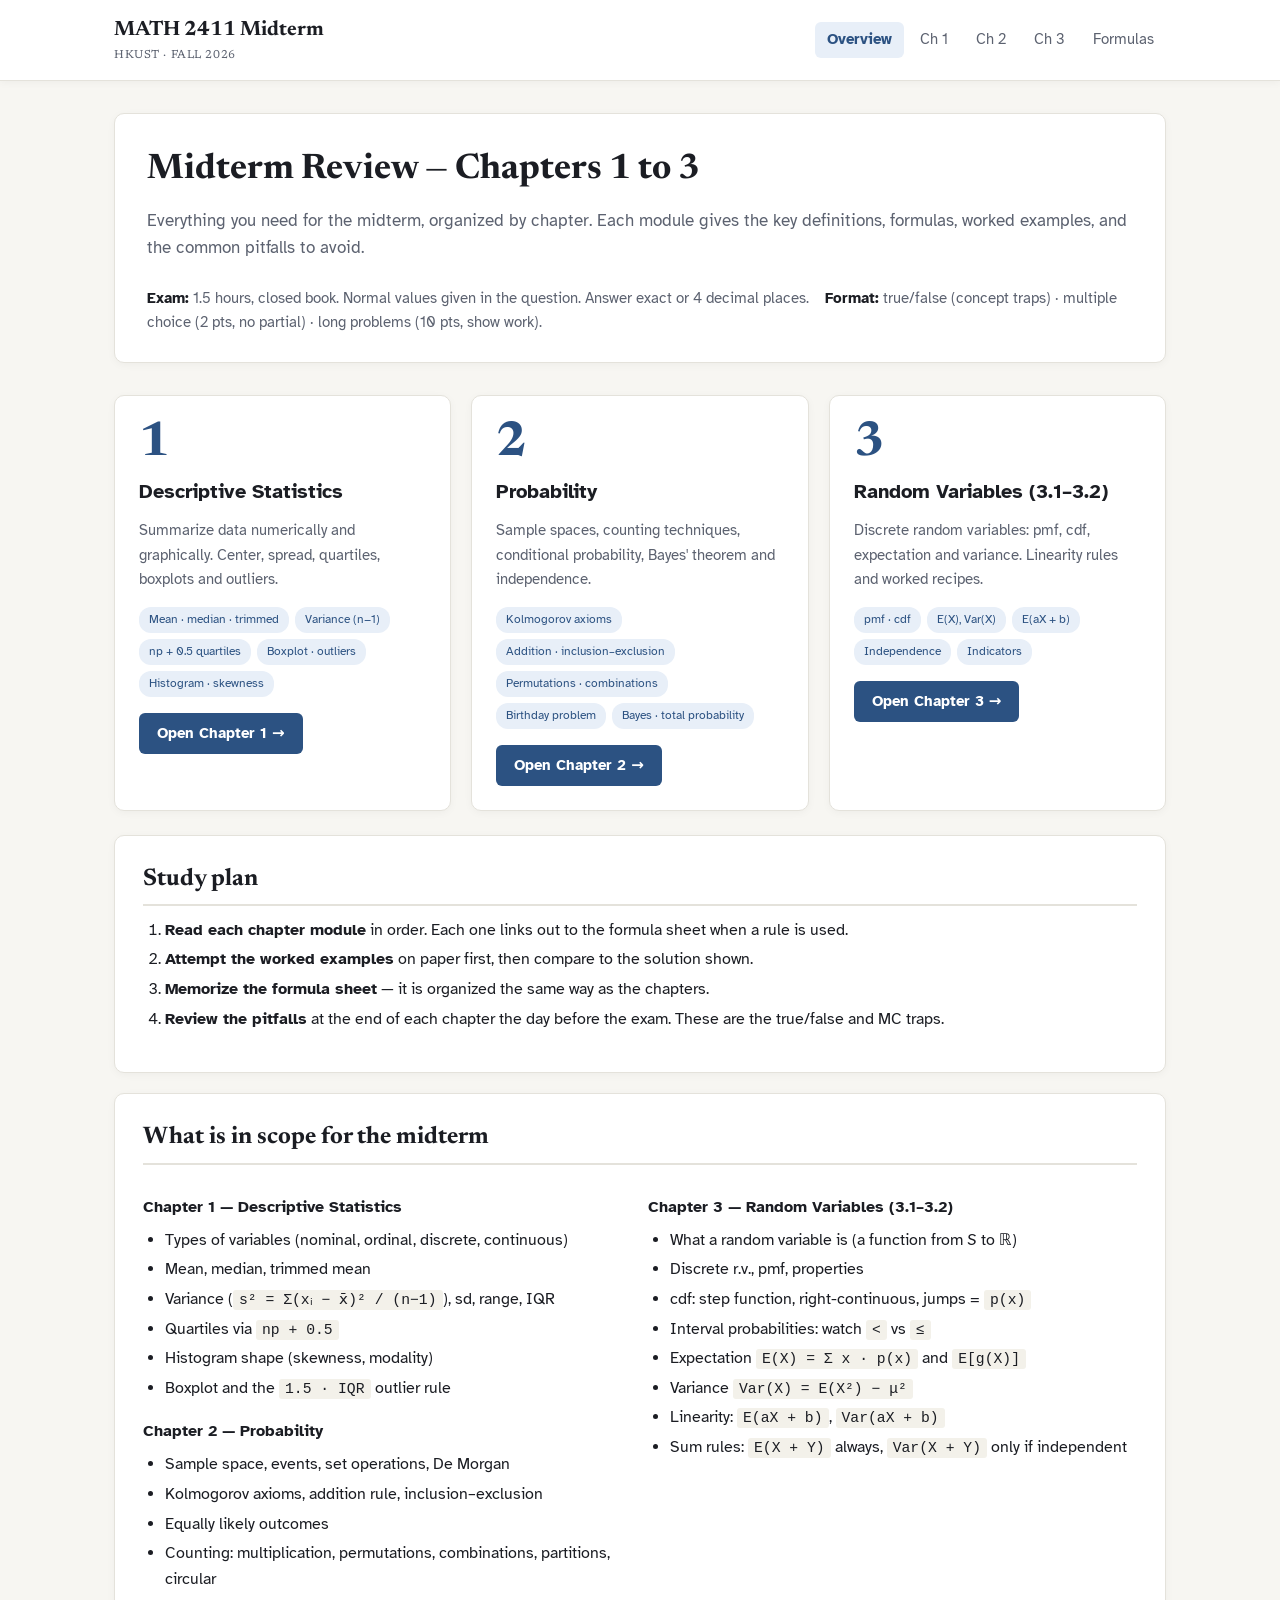
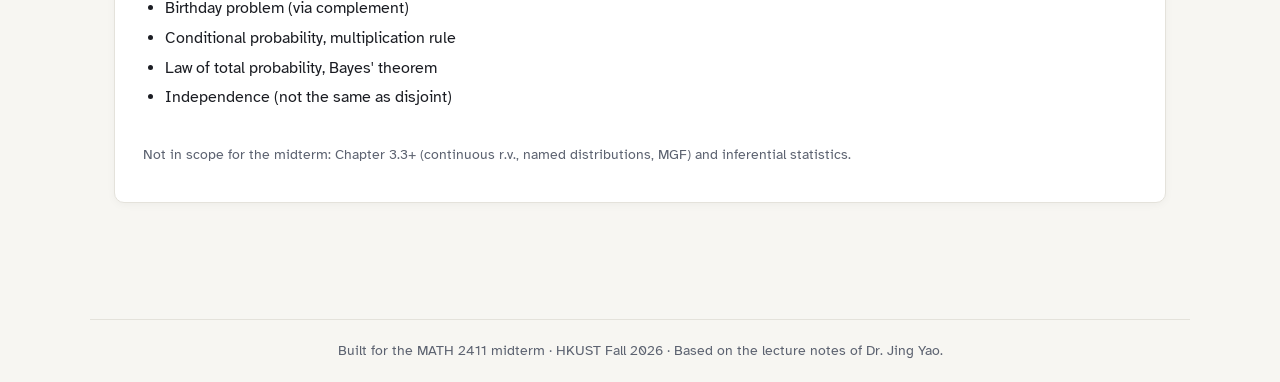
==== index.html @ 47bc5a88 "Initial site: MATH 2411 midterm review for chapters 1-3 Chapter-based study site with: - Overview la" ====
<!DOCTYPE html>
<html lang="en">
<head>
<meta charset="utf-8">
<meta name="viewport" content="width=device-width, initial-scale=1">
<title>MATH 2411 Midterm Review — Chapters 1–3</title>
<link rel="icon" href="data:image/svg+xml,<svg xmlns=%22http://www.w3.org/2000/svg%22 viewBox=%220 0 100 100%22><text y=%22.9em%22 font-size=%2290%22>📊</text></svg>">
<link rel="preconnect" href="https://fonts.googleapis.com">
<link rel="preconnect" href="https://fonts.gstatic.com" crossorigin>
<link href="https://fonts.googleapis.com/css2?family=Atkinson+Hyperlegible:wght@400;700&family=Newsreader:wght@500;700&display=swap" rel="stylesheet">
<link rel="stylesheet" href="css/styles.css">
</head>
<body>

<header class="top">
  <div class="top-inner">
    <div class="brand">MATH 2411 Midterm<small>HKUST · Fall 2026</small></div>
    <nav class="chapternav">
      <a href="index.html" class="active">Overview</a>
      <a href="chapter1.html">Ch 1</a>
      <a href="chapter2.html">Ch 2</a>
      <a href="chapter3.html">Ch 3</a>
      <a href="formulas.html">Formulas</a>
    </nav>
  </div>
</header>

<main class="wrap">

<div class="hero">
  <h1>Midterm Review — Chapters 1 to 3</h1>
  <p class="lede">Everything you need for the midterm, organized by chapter. Each module gives the key definitions, formulas, worked examples, and the common pitfalls to avoid.</p>
  <p style="margin: 0; color: var(--muted); font-size: 0.95rem;">
    <strong style="color: var(--ink);">Exam:</strong> 1.5 hours, closed book. Normal values given in the question. Answer exact or 4 decimal places.
    <strong style="color: var(--ink); margin-left: 12px;">Format:</strong> true/false (concept traps) · multiple choice (2 pts, no partial) · long problems (10 pts, show work).
  </p>
</div>

<div class="chapters">

  <div class="chapter-card">
    <div class="num">1</div>
    <h3>Descriptive Statistics</h3>
    <p>Summarize data numerically and graphically. Center, spread, quartiles, boxplots and outliers.</p>
    <div class="topics">
      <span class="topic-chip">Mean · median · trimmed</span>
      <span class="topic-chip">Variance (n−1)</span>
      <span class="topic-chip">np + 0.5 quartiles</span>
      <span class="topic-chip">Boxplot · outliers</span>
      <span class="topic-chip">Histogram · skewness</span>
    </div>
    <a href="chapter1.html" class="card-link">Open Chapter 1 →</a>
  </div>

  <div class="chapter-card">
    <div class="num">2</div>
    <h3>Probability</h3>
    <p>Sample spaces, counting techniques, conditional probability, Bayes' theorem and independence.</p>
    <div class="topics">
      <span class="topic-chip">Kolmogorov axioms</span>
      <span class="topic-chip">Addition · inclusion–exclusion</span>
      <span class="topic-chip">Permutations · combinations</span>
      <span class="topic-chip">Birthday problem</span>
      <span class="topic-chip">Bayes · total probability</span>
    </div>
    <a href="chapter2.html" class="card-link">Open Chapter 2 →</a>
  </div>

  <div class="chapter-card">
    <div class="num">3</div>
    <h3>Random Variables (3.1–3.2)</h3>
    <p>Discrete random variables: pmf, cdf, expectation and variance. Linearity rules and worked recipes.</p>
    <div class="topics">
      <span class="topic-chip">pmf · cdf</span>
      <span class="topic-chip">E(X), Var(X)</span>
      <span class="topic-chip">E(aX + b)</span>
      <span class="topic-chip">Independence</span>
      <span class="topic-chip">Indicators</span>
    </div>
    <a href="chapter3.html" class="card-link">Open Chapter 3 →</a>
  </div>

</div>

<div class="section">
  <h2 style="margin-top: 0;">Study plan</h2>
  <ol>
    <li><strong>Read each chapter module</strong> in order. Each one links out to the formula sheet when a rule is used.</li>
    <li><strong>Attempt the worked examples</strong> on paper first, then compare to the solution shown.</li>
    <li><strong>Memorize the formula sheet</strong> — it is organized the same way as the chapters.</li>
    <li><strong>Review the pitfalls</strong> at the end of each chapter the day before the exam. These are the true/false and MC traps.</li>
  </ol>
</div>

<div class="section">
  <h2 style="margin-top: 0;">What is in scope for the midterm</h2>
  <div class="two-col">
    <div>
      <h4>Chapter 1 — Descriptive Statistics</h4>
      <ul>
        <li>Types of variables (nominal, ordinal, discrete, continuous)</li>
        <li>Mean, median, trimmed mean</li>
        <li>Variance (<code>s² = Σ(xᵢ − x̄)² / (n−1)</code>), sd, range, IQR</li>
        <li>Quartiles via <code>np + 0.5</code></li>
        <li>Histogram shape (skewness, modality)</li>
        <li>Boxplot and the <code>1.5 · IQR</code> outlier rule</li>
      </ul>
      <h4>Chapter 2 — Probability</h4>
      <ul>
        <li>Sample space, events, set operations, De Morgan</li>
        <li>Kolmogorov axioms, addition rule, inclusion–exclusion</li>
        <li>Equally likely outcomes</li>
        <li>Counting: multiplication, permutations, combinations, partitions, circular</li>
        <li>Birthday problem (via complement)</li>
        <li>Conditional probability, multiplication rule</li>
        <li>Law of total probability, Bayes' theorem</li>
        <li>Independence (not the same as disjoint)</li>
      </ul>
    </div>
    <div>
      <h4>Chapter 3 — Random Variables (3.1–3.2)</h4>
      <ul>
        <li>What a random variable is (a function from <em>S</em> to ℝ)</li>
        <li>Discrete r.v., pmf, properties</li>
        <li>cdf: step function, right-continuous, jumps = <code>p(x)</code></li>
        <li>Interval probabilities: watch <code>&lt;</code> vs <code>≤</code></li>
        <li>Expectation <code>E(X) = Σ x · p(x)</code> and <code>E[g(X)]</code></li>
        <li>Variance <code>Var(X) = E(X²) − μ²</code></li>
        <li>Linearity: <code>E(aX + b)</code>, <code>Var(aX + b)</code></li>
        <li>Sum rules: <code>E(X + Y)</code> always, <code>Var(X + Y)</code> only if independent</li>
      </ul>
    </div>
  </div>
  <p style="margin-top: 16px; color: var(--muted); font-size: 0.9rem;">
    Not in scope for the midterm: Chapter 3.3+ (continuous r.v., named distributions, MGF) and inferential statistics.
  </p>
</div>

</main>

<footer>
  Built for the MATH 2411 midterm · HKUST Fall 2026 · Based on the lecture notes of Dr. Jing Yao.
</footer>

</body>
</html>
---- css/styles.css ----
:root {
  --bg: #f7f6f2;
  --panel: #ffffff;
  --ink: #1b1d23;
  --muted: #5c6270;
  --line: #e4e2db;
  --accent: #2c5282;
  --accent-soft: #e8eff8;
  --mark: #b7791f;
  --mark-soft: #fdf5e6;
  --good: #2f855a;
  --warn: #c53030;
  --code-bg: #f3f1ea;
  --shadow: 0 2px 8px rgba(0,0,0,0.04);
}

@media (prefers-color-scheme: dark) {
  :root {
    --bg: #15171c;
    --panel: #1e2128;
    --ink: #e8e8e3;
    --muted: #9aa0ac;
    --line: #2d3038;
    --accent: #7fb3e8;
    --accent-soft: #253142;
    --mark: #ecc94b;
    --mark-soft: #2d2817;
    --good: #68d391;
    --warn: #fc8181;
    --code-bg: #262932;
    --shadow: 0 2px 10px rgba(0,0,0,0.3);
  }
}

* { box-sizing: border-box; }
html { scroll-behavior: smooth; }
body {
  margin: 0;
  background: var(--bg);
  color: var(--ink);
  font-family: 'Atkinson Hyperlegible', 'Segoe UI', system-ui, sans-serif;
  line-height: 1.6;
  font-size: 16px;
}

a { color: var(--accent); text-decoration: none; }
a:hover { text-decoration: underline; }

header.top {
  background: var(--panel);
  border-bottom: 1px solid var(--line);
  position: sticky;
  top: 0;
  z-index: 10;
  box-shadow: var(--shadow);
}
.top-inner {
  max-width: 1100px;
  margin: 0 auto;
  padding: 14px 24px;
  display: flex;
  align-items: center;
  justify-content: space-between;
  gap: 20px;
  flex-wrap: wrap;
}
.brand {
  font-family: 'Newsreader', Georgia, serif;
  font-weight: 700;
  font-size: 1.3rem;
  color: var(--ink);
}
.brand small {
  display: block;
  font-size: 0.72rem;
  color: var(--muted);
  font-weight: 400;
  letter-spacing: 0.05em;
  text-transform: uppercase;
}
nav.chapternav {
  display: flex;
  gap: 4px;
  flex-wrap: wrap;
}
nav.chapternav a {
  padding: 6px 12px;
  border-radius: 6px;
  color: var(--muted);
  font-size: 0.92rem;
  transition: all 0.15s;
}
nav.chapternav a:hover {
  background: var(--accent-soft);
  color: var(--accent);
  text-decoration: none;
}
nav.chapternav a.active {
  background: var(--accent-soft);
  color: var(--accent);
  font-weight: 600;
}

main.wrap {
  max-width: 1100px;
  margin: 0 auto;
  padding: 32px 24px 64px;
}

h1 {
  font-family: 'Newsreader', Georgia, serif;
  font-weight: 700;
  font-size: 2.2rem;
  margin: 0 0 8px;
  color: var(--ink);
}
h2 {
  font-family: 'Newsreader', Georgia, serif;
  font-weight: 700;
  font-size: 1.5rem;
  margin: 40px 0 12px;
  padding-bottom: 6px;
  border-bottom: 2px solid var(--line);
  color: var(--ink);
}
h3 {
  font-weight: 700;
  font-size: 1.1rem;
  margin: 24px 0 8px;
  color: var(--accent);
}
h4 {
  font-weight: 700;
  font-size: 0.98rem;
  margin: 18px 0 6px;
  color: var(--ink);
}

p { margin: 0 0 12px; }
.lede { color: var(--muted); font-size: 1.05rem; margin-bottom: 24px; }

.hero {
  background: var(--panel);
  border: 1px solid var(--line);
  border-radius: 10px;
  padding: 28px 32px;
  margin-bottom: 32px;
  box-shadow: var(--shadow);
}
.hero h1 { margin-bottom: 10px; }

.chapters {
  display: grid;
  grid-template-columns: repeat(auto-fit, minmax(300px, 1fr));
  gap: 20px;
  margin: 24px 0;
}
.chapter-card {
  background: var(--panel);
  border: 1px solid var(--line);
  border-radius: 10px;
  padding: 24px;
  box-shadow: var(--shadow);
  transition: transform 0.15s, box-shadow 0.15s;
}
.chapter-card:hover {
  transform: translateY(-2px);
  box-shadow: 0 6px 16px rgba(0,0,0,0.08);
}
.chapter-card .num {
  font-family: 'Newsreader', Georgia, serif;
  font-size: 3rem;
  font-weight: 700;
  color: var(--accent);
  line-height: 1;
  margin-bottom: 8px;
}
.chapter-card h3 {
  margin: 0 0 10px;
  color: var(--ink);
  font-size: 1.25rem;
}
.chapter-card p {
  color: var(--muted);
  font-size: 0.95rem;
  margin: 0 0 16px;
}
.chapter-card .topics {
  display: flex;
  flex-wrap: wrap;
  gap: 6px;
  margin-bottom: 16px;
}
.topic-chip {
  background: var(--accent-soft);
  color: var(--accent);
  padding: 3px 10px;
  border-radius: 12px;
  font-size: 0.78rem;
}
.chapter-card a.card-link {
  display: inline-block;
  background: var(--accent);
  color: white;
  padding: 8px 18px;
  border-radius: 6px;
  font-weight: 600;
  font-size: 0.95rem;
}
.chapter-card a.card-link:hover {
  text-decoration: none;
  background: #1e3a5f;
}

.section {
  background: var(--panel);
  border: 1px solid var(--line);
  border-radius: 10px;
  padding: 24px 28px;
  margin-bottom: 20px;
  box-shadow: var(--shadow);
}

.definition {
  background: var(--accent-soft);
  border-left: 4px solid var(--accent);
  padding: 14px 18px;
  margin: 16px 0;
  border-radius: 4px;
}
.definition .label {
  font-weight: 700;
  color: var(--accent);
  font-size: 0.85rem;
  letter-spacing: 0.05em;
  text-transform: uppercase;
  display: block;
  margin-bottom: 4px;
}

.formula {
  background: var(--code-bg);
  padding: 12px 18px;
  margin: 12px 0;
  border-radius: 6px;
  overflow-x: auto;
  font-size: 1.05em;
}

.example {
  background: var(--mark-soft);
  border-left: 4px solid var(--mark);
  padding: 14px 18px;
  margin: 16px 0;
  border-radius: 4px;
}
.example .label {
  font-weight: 700;
  color: var(--mark);
  font-size: 0.85rem;
  letter-spacing: 0.05em;
  text-transform: uppercase;
  display: block;
  margin-bottom: 4px;
}

.pitfall {
  background: #fff5f5;
  border-left: 4px solid var(--warn);
  padding: 14px 18px;
  margin: 16px 0;
  border-radius: 4px;
}
@media (prefers-color-scheme: dark) {
  .pitfall { background: #2a1818; }
}
.pitfall .label {
  font-weight: 700;
  color: var(--warn);
  font-size: 0.85rem;
  letter-spacing: 0.05em;
  text-transform: uppercase;
  display: block;
  margin-bottom: 4px;
}

ul, ol { padding-left: 22px; margin: 8px 0 16px; }
li { margin: 4px 0; }

table {
  width: 100%;
  border-collapse: collapse;
  margin: 14px 0;
  background: var(--panel);
  font-size: 0.95em;
}
th, td {
  border-bottom: 1px solid var(--line);
  padding: 8px 12px;
  text-align: left;
}
th {
  background: var(--code-bg);
  font-weight: 700;
  font-size: 0.88rem;
  text-transform: uppercase;
  letter-spacing: 0.03em;
  color: var(--muted);
}

code {
  background: var(--code-bg);
  padding: 2px 6px;
  border-radius: 3px;
  font-family: 'Consolas', 'Courier New', monospace;
  font-size: 0.92em;
}

.toc {
  background: var(--code-bg);
  border-radius: 6px;
  padding: 12px 16px;
  margin: 16px 0 24px;
}
.toc h4 {
  margin: 0 0 6px;
  font-size: 0.85rem;
  text-transform: uppercase;
  letter-spacing: 0.05em;
  color: var(--muted);
}
.toc ul { margin: 0; padding-left: 18px; }
.toc li { margin: 2px 0; }

.key-points {
  background: #f0f9f4;
  border: 1px solid #c6f6d5;
  border-radius: 6px;
  padding: 16px 20px;
  margin: 20px 0;
}
@media (prefers-color-scheme: dark) {
  .key-points { background: #1a2a1f; border-color: #2d4a35; }
}
.key-points h4 {
  margin-top: 0;
  color: var(--good);
}

.two-col {
  display: grid;
  grid-template-columns: 1fr 1fr;
  gap: 16px;
}
@media (max-width: 700px) {
  .two-col { grid-template-columns: 1fr; }
  .top-inner { padding: 10px 16px; }
  main.wrap { padding: 20px 16px 48px; }
  .hero { padding: 20px; }
  .section { padding: 18px; }
  h1 { font-size: 1.7rem; }
  h2 { font-size: 1.3rem; }
  .chapter-card .num { font-size: 2.2rem; }
}

footer {
  max-width: 1100px;
  margin: 32px auto 0;
  padding: 20px 24px;
  color: var(--muted);
  font-size: 0.85rem;
  text-align: center;
  border-top: 1px solid var(--line);
}

.back-top {
  position: fixed;
  bottom: 24px;
  right: 24px;
  background: var(--accent);
  color: white;
  padding: 10px 14px;
  border-radius: 50%;
  box-shadow: 0 4px 12px rgba(0,0,0,0.2);
  font-weight: 700;
  opacity: 0;
  pointer-events: none;
  transition: opacity 0.2s;
}
.back-top.show { opacity: 1; pointer-events: auto; }

/* Overview sidebar on chapter pages */
.chapter-layout {
  display: grid;
  grid-template-columns: 220px 1fr;
  gap: 28px;
}
.chapter-sidebar {
  position: sticky;
  top: 80px;
  align-self: start;
  background: var(--panel);
  border: 1px solid var(--line);
  border-radius: 8px;
  padding: 16px;
  box-shadow: var(--shadow);
  max-height: calc(100vh - 100px);
  overflow-y: auto;
}
.chapter-sidebar h4 {
  margin: 0 0 8px;
  font-size: 0.78rem;
  text-transform: uppercase;
  letter-spacing: 0.05em;
  color: var(--muted);
}
.chapter-sidebar ul { padding-left: 0; list-style: none; margin: 0; }
.chapter-sidebar li { margin: 0; }
.chapter-sidebar a {
  display: block;
  padding: 6px 10px;
  color: var(--muted);
  font-size: 0.9rem;
  border-radius: 4px;
  transition: background 0.1s;
}
.chapter-sidebar a:hover {
  background: var(--accent-soft);
  color: var(--accent);
  text-decoration: none;
}
@media (max-width: 900px) {
  .chapter-layout { grid-template-columns: 1fr; }
  .chapter-sidebar { position: static; max-height: none; }
}

mark.hl { background: var(--mark-soft); color: var(--ink); padding: 0 3px; }
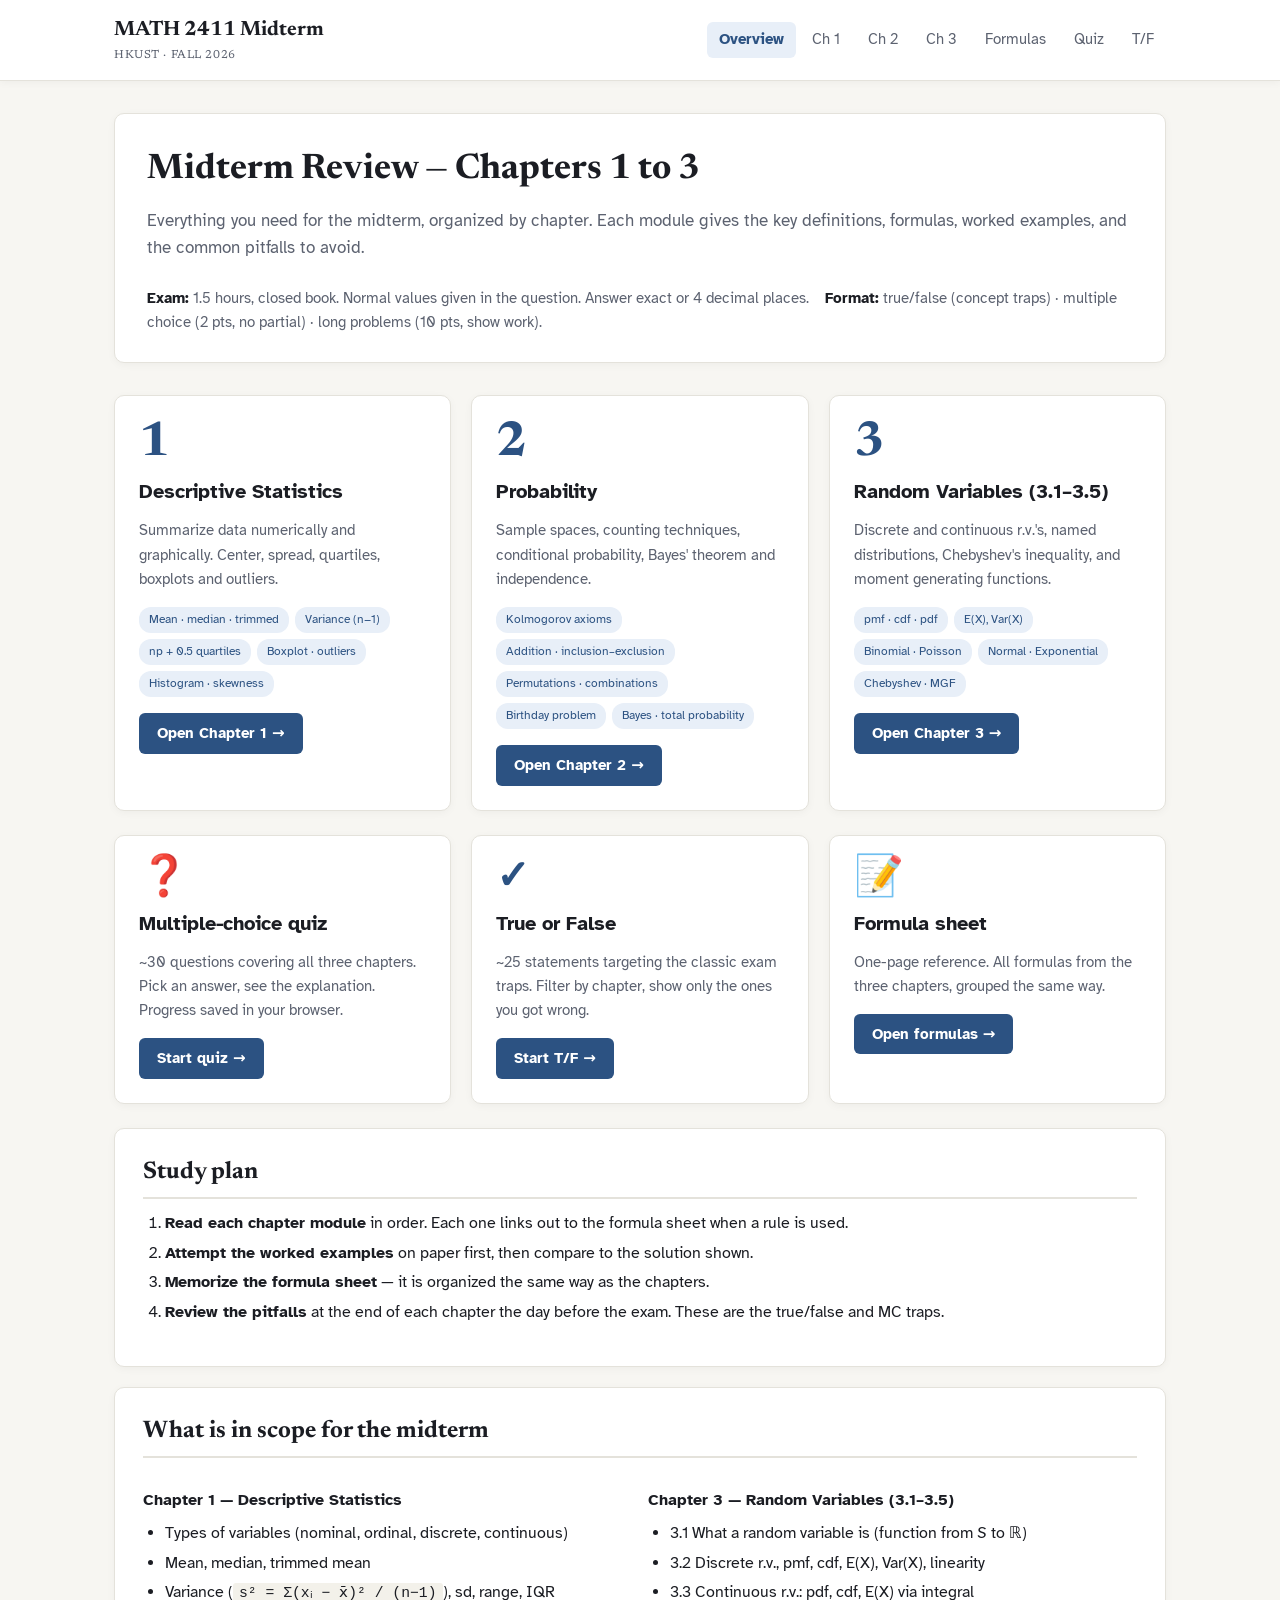
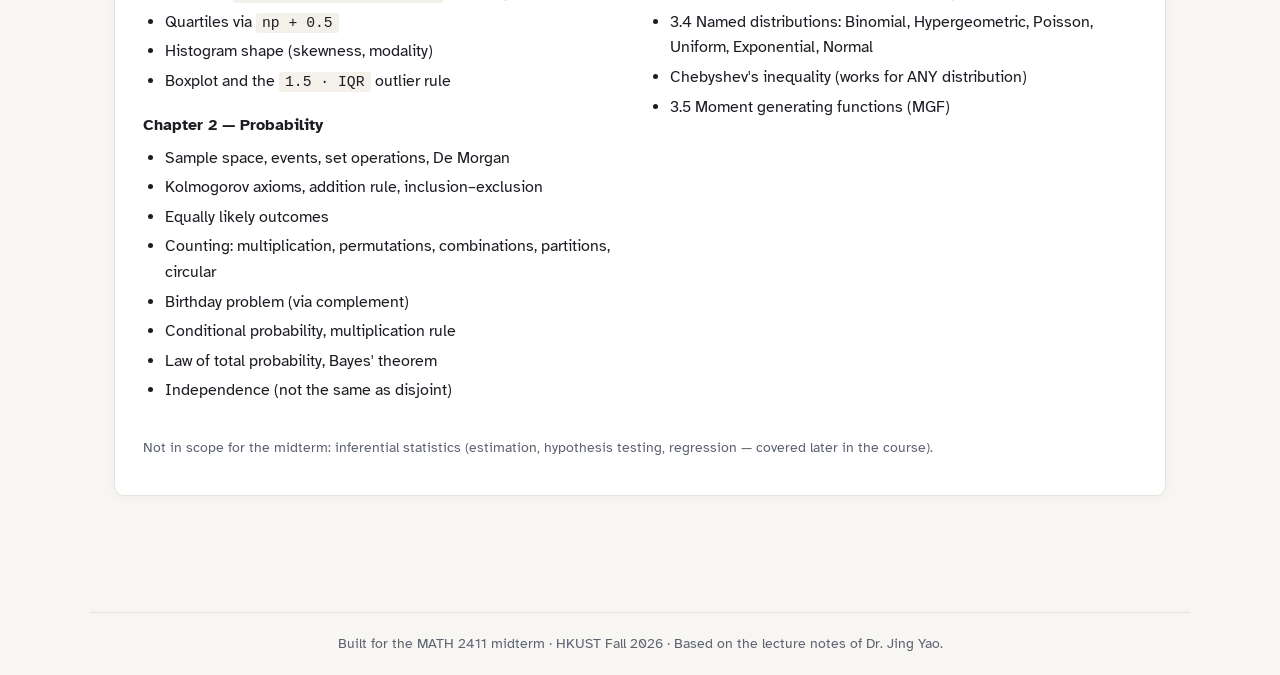
==== commit 83c4a6de: "Expand Ch3 to full scope (3.1-3.5) and add quizzes + distributions Chapter 3 now covers 3.1-3.5: - 3" ====
--- a/index.html
+++ b/index.html
@@ -21,6 +21,8 @@
       <a href="chapter2.html">Ch 2</a>
       <a href="chapter3.html">Ch 3</a>
       <a href="formulas.html">Formulas</a>
+      <a href="quiz.html">Quiz</a>
+      <a href="true-false.html">T/F</a>
     </nav>
   </div>
 </header>
@@ -68,18 +70,39 @@
 
   <div class="chapter-card">
     <div class="num">3</div>
-    <h3>Random Variables (3.1–3.2)</h3>
-    <p>Discrete random variables: pmf, cdf, expectation and variance. Linearity rules and worked recipes.</p>
+    <h3>Random Variables (3.1–3.5)</h3>
+    <p>Discrete and continuous r.v.'s, named distributions, Chebyshev's inequality, and moment generating functions.</p>
     <div class="topics">
-      <span class="topic-chip">pmf · cdf</span>
+      <span class="topic-chip">pmf · cdf · pdf</span>
       <span class="topic-chip">E(X), Var(X)</span>
-      <span class="topic-chip">E(aX + b)</span>
-      <span class="topic-chip">Independence</span>
-      <span class="topic-chip">Indicators</span>
+      <span class="topic-chip">Binomial · Poisson</span>
+      <span class="topic-chip">Normal · Exponential</span>
+      <span class="topic-chip">Chebyshev · MGF</span>
     </div>
     <a href="chapter3.html" class="card-link">Open Chapter 3 →</a>
   </div>
 
+</div>
+
+<div class="chapters" style="margin-top: 24px;">
+  <div class="chapter-card">
+    <div class="num" style="font-size: 2.5rem;">❓</div>
+    <h3>Multiple-choice quiz</h3>
+    <p>~30 questions covering all three chapters. Pick an answer, see the explanation. Progress saved in your browser.</p>
+    <a href="quiz.html" class="card-link">Start quiz →</a>
+  </div>
+  <div class="chapter-card">
+    <div class="num" style="font-size: 2.5rem;">✓</div>
+    <h3>True or False</h3>
+    <p>~25 statements targeting the classic exam traps. Filter by chapter, show only the ones you got wrong.</p>
+    <a href="true-false.html" class="card-link">Start T/F →</a>
+  </div>
+  <div class="chapter-card">
+    <div class="num" style="font-size: 2.5rem;">📝</div>
+    <h3>Formula sheet</h3>
+    <p>One-page reference. All formulas from the three chapters, grouped the same way.</p>
+    <a href="formulas.html" class="card-link">Open formulas →</a>
+  </div>
 </div>
 
 <div class="section">
@@ -118,21 +141,19 @@
       </ul>
     </div>
     <div>
-      <h4>Chapter 3 — Random Variables (3.1–3.2)</h4>
+      <h4>Chapter 3 — Random Variables (3.1–3.5)</h4>
       <ul>
-        <li>What a random variable is (a function from <em>S</em> to ℝ)</li>
-        <li>Discrete r.v., pmf, properties</li>
-        <li>cdf: step function, right-continuous, jumps = <code>p(x)</code></li>
-        <li>Interval probabilities: watch <code>&lt;</code> vs <code>≤</code></li>
-        <li>Expectation <code>E(X) = Σ x · p(x)</code> and <code>E[g(X)]</code></li>
-        <li>Variance <code>Var(X) = E(X²) − μ²</code></li>
-        <li>Linearity: <code>E(aX + b)</code>, <code>Var(aX + b)</code></li>
-        <li>Sum rules: <code>E(X + Y)</code> always, <code>Var(X + Y)</code> only if independent</li>
+        <li>3.1 What a random variable is (function from <em>S</em> to ℝ)</li>
+        <li>3.2 Discrete r.v., pmf, cdf, E(X), Var(X), linearity</li>
+        <li>3.3 Continuous r.v.: pdf, cdf, E(X) via integral</li>
+        <li>3.4 Named distributions: Binomial, Hypergeometric, Poisson, Uniform, Exponential, Normal</li>
+        <li>Chebyshev's inequality (works for ANY distribution)</li>
+        <li>3.5 Moment generating functions (MGF)</li>
       </ul>
     </div>
   </div>
   <p style="margin-top: 16px; color: var(--muted); font-size: 0.9rem;">
-    Not in scope for the midterm: Chapter 3.3+ (continuous r.v., named distributions, MGF) and inferential statistics.
+    Not in scope for the midterm: inferential statistics (estimation, hypothesis testing, regression — covered later in the course).
   </p>
 </div>
 
--- a/css/styles.css
+++ b/css/styles.css
@@ -435,3 +435,204 @@
 }
 
 mark.hl { background: var(--mark-soft); color: var(--ink); padding: 0 3px; }
+
+/* ======== QUIZ ======== */
+.quiz-head {
+  display: flex;
+  align-items: center;
+  gap: 12px;
+  flex-wrap: wrap;
+  margin: 16px 0 20px;
+  padding: 14px 18px;
+  background: var(--panel);
+  border: 1px solid var(--line);
+  border-radius: 8px;
+  box-shadow: var(--shadow);
+}
+.filters.seg {
+  display: flex;
+  gap: 4px;
+  flex-wrap: wrap;
+}
+.filters.seg button {
+  padding: 6px 12px;
+  border: 1px solid var(--line);
+  background: var(--bg);
+  color: var(--muted);
+  border-radius: 6px;
+  font-size: 0.88rem;
+  font-family: inherit;
+  cursor: pointer;
+  transition: all 0.15s;
+}
+.filters.seg button:hover { background: var(--accent-soft); color: var(--accent); }
+.filters.seg button[aria-pressed="true"] {
+  background: var(--accent);
+  color: white;
+  border-color: var(--accent);
+}
+.score {
+  margin-left: auto;
+  font-weight: 700;
+  color: var(--ink);
+  font-size: 0.95rem;
+}
+.small-btn {
+  padding: 6px 14px;
+  border: 1px solid var(--line);
+  background: var(--bg);
+  color: var(--muted);
+  border-radius: 6px;
+  font-size: 0.88rem;
+  font-family: inherit;
+  cursor: pointer;
+}
+.small-btn:hover { background: var(--warn); color: white; border-color: var(--warn); }
+
+.qcard {
+  background: var(--panel);
+  border: 1px solid var(--line);
+  border-radius: 10px;
+  padding: 20px 24px;
+  margin-bottom: 14px;
+  box-shadow: var(--shadow);
+}
+.qhead {
+  display: flex;
+  gap: 10px;
+  margin-bottom: 10px;
+  align-items: center;
+}
+.qchip {
+  background: var(--accent-soft);
+  color: var(--accent);
+  padding: 2px 10px;
+  border-radius: 10px;
+  font-size: 0.78rem;
+  font-weight: 700;
+}
+.qnum {
+  color: var(--muted);
+  font-size: 0.82rem;
+  font-weight: 700;
+}
+.qtext {
+  font-size: 1.05rem;
+  margin-bottom: 14px;
+  color: var(--ink);
+}
+.options {
+  display: grid;
+  grid-template-columns: 1fr 1fr;
+  gap: 8px;
+}
+@media (max-width: 600px) {
+  .options { grid-template-columns: 1fr; }
+}
+.tf-options { grid-template-columns: 1fr 1fr !important; }
+.opt {
+  display: flex;
+  align-items: center;
+  gap: 10px;
+  text-align: left;
+  padding: 10px 14px;
+  background: var(--bg);
+  border: 1px solid var(--line);
+  border-radius: 6px;
+  color: var(--ink);
+  font-family: inherit;
+  font-size: 0.95rem;
+  cursor: pointer;
+  transition: all 0.1s;
+}
+.opt:hover:not(:disabled) {
+  background: var(--accent-soft);
+  border-color: var(--accent);
+}
+.opt:disabled { cursor: default; }
+.opt-letter {
+  display: inline-flex;
+  align-items: center;
+  justify-content: center;
+  min-width: 24px;
+  height: 24px;
+  background: var(--panel);
+  border: 1px solid var(--line);
+  border-radius: 4px;
+  font-weight: 700;
+  font-size: 0.82rem;
+  color: var(--muted);
+}
+.opt.correct {
+  background: #d4f5e0;
+  border-color: var(--good);
+  color: #22543d;
+}
+.opt.correct .opt-letter {
+  background: var(--good);
+  border-color: var(--good);
+  color: white;
+}
+.opt.wrong {
+  background: #fed7d7;
+  border-color: var(--warn);
+  color: #742a2a;
+}
+.opt.wrong .opt-letter {
+  background: var(--warn);
+  border-color: var(--warn);
+  color: white;
+}
+@media (prefers-color-scheme: dark) {
+  .opt.correct { background: #1a3024; color: #9ae6b4; }
+  .opt.wrong { background: #3b1f1f; color: #feb2b2; }
+}
+.tfbtn {
+  justify-content: center;
+  font-weight: 700;
+  font-size: 1rem;
+  padding: 14px;
+}
+.explanation {
+  margin-top: 12px;
+  padding: 12px 16px;
+  border-radius: 6px;
+  font-size: 0.95rem;
+  line-height: 1.5;
+}
+.explanation.right {
+  background: #e8f6ed;
+  border-left: 4px solid var(--good);
+  color: #22543d;
+}
+.explanation.wrong {
+  background: #fdeaea;
+  border-left: 4px solid var(--warn);
+  color: #742a2a;
+}
+@media (prefers-color-scheme: dark) {
+  .explanation.right { background: #1a3024; color: #c6f6d5; }
+  .explanation.wrong { background: #3b1f1f; color: #fed7d7; }
+}
+
+/* ======== SVG visuals ======== */
+.visual {
+  margin: 16px 0;
+  padding: 14px;
+  background: var(--panel);
+  border: 1px solid var(--line);
+  border-radius: 8px;
+  text-align: center;
+}
+.visual svg {
+  max-width: 100%;
+  height: auto;
+  display: block;
+  margin: 0 auto;
+}
+.visual .caption {
+  margin-top: 8px;
+  font-size: 0.85rem;
+  color: var(--muted);
+  font-style: italic;
+}
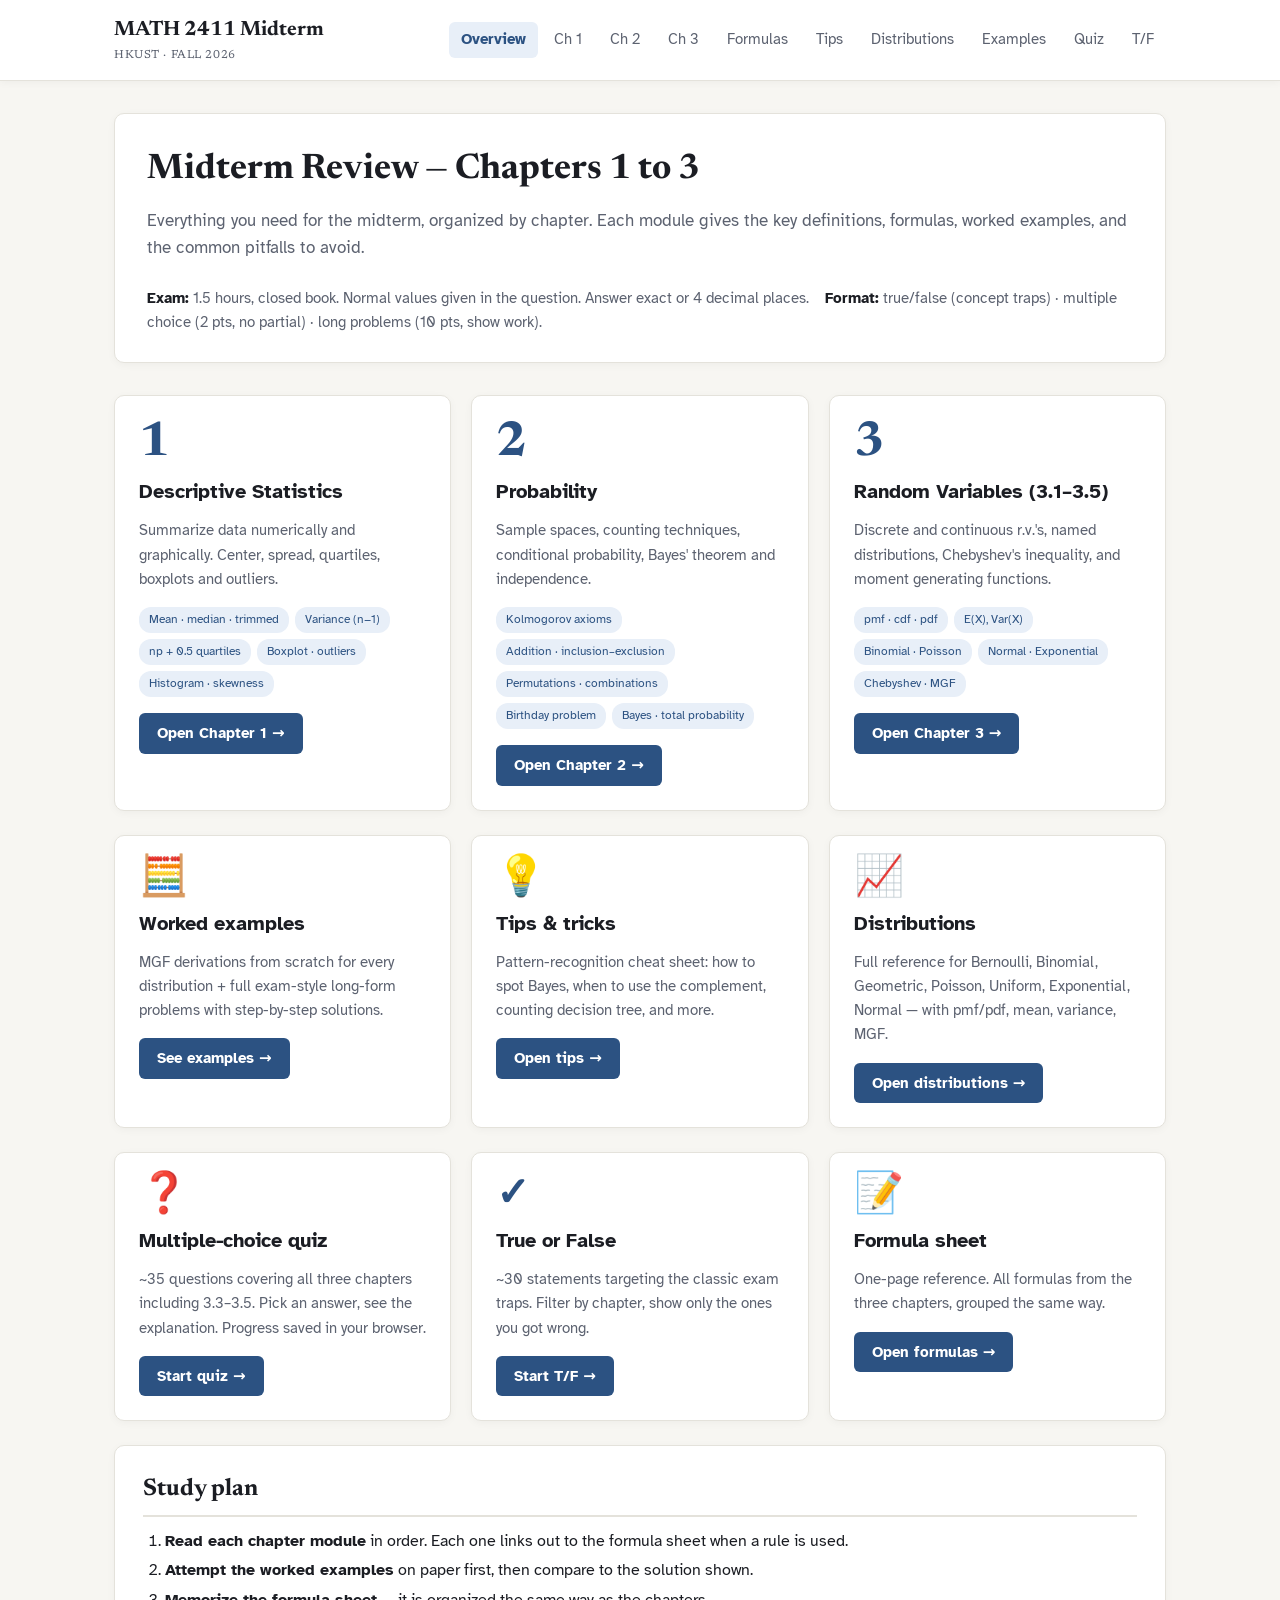
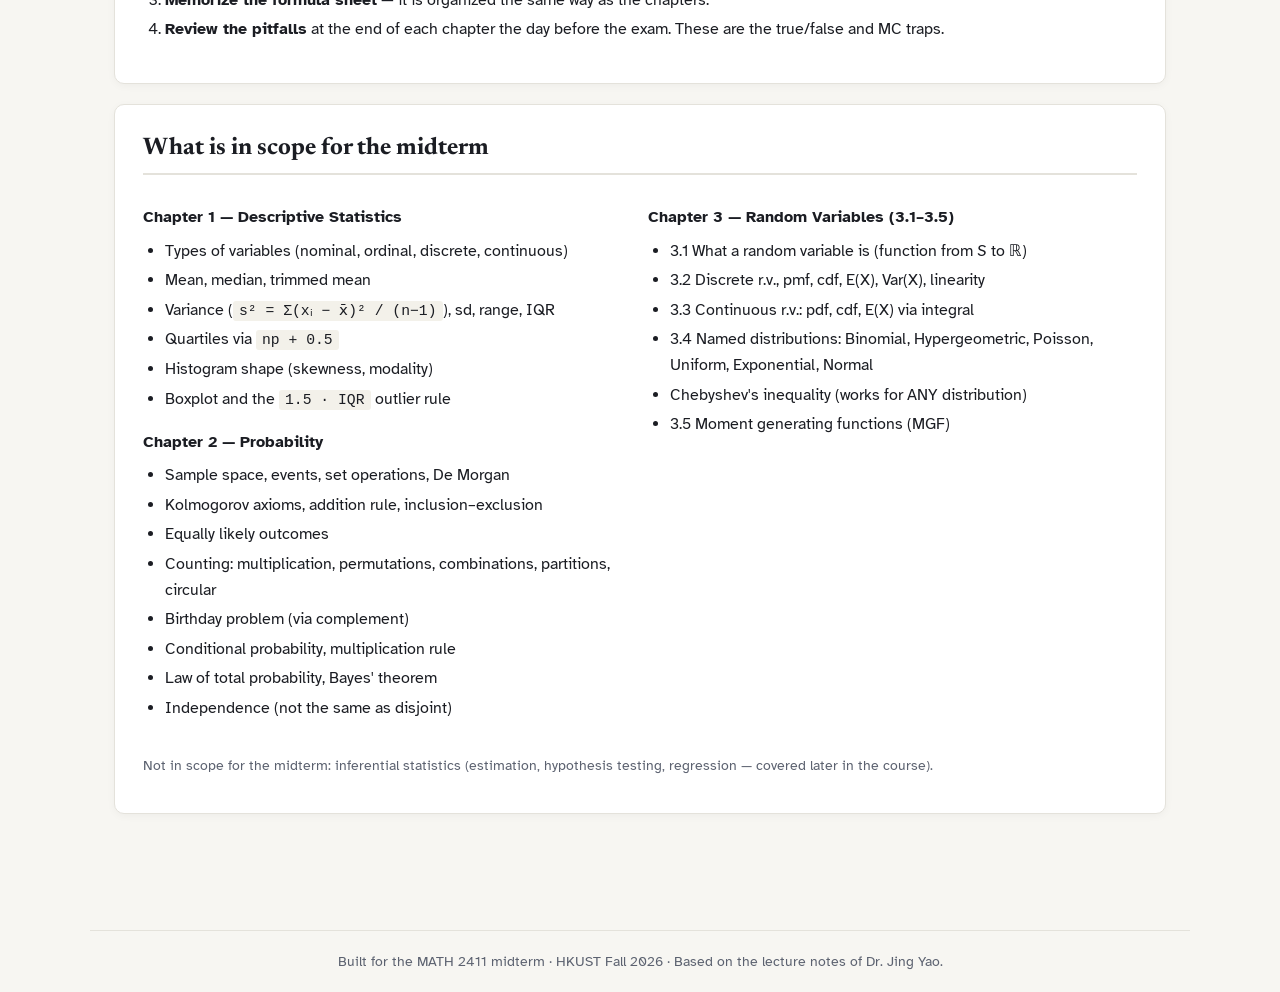
==== commit 65f93439: "Add examples page with full MGF derivations and exam-style problems New examples.html with two parts" ====
--- a/index.html
+++ b/index.html
@@ -21,6 +21,9 @@
       <a href="chapter2.html">Ch 2</a>
       <a href="chapter3.html">Ch 3</a>
       <a href="formulas.html">Formulas</a>
+      <a href="tips.html">Tips</a>
+      <a href="distributions.html">Distributions</a>
+      <a href="examples.html">Examples</a>
       <a href="quiz.html">Quiz</a>
       <a href="true-false.html">T/F</a>
     </nav>
@@ -86,15 +89,36 @@
 
 <div class="chapters" style="margin-top: 24px;">
   <div class="chapter-card">
+    <div class="num" style="font-size: 2.5rem;">🧮</div>
+    <h3>Worked examples</h3>
+    <p>MGF derivations from scratch for every distribution + full exam-style long-form problems with step-by-step solutions.</p>
+    <a href="examples.html" class="card-link">See examples →</a>
+  </div>
+  <div class="chapter-card">
+    <div class="num" style="font-size: 2.5rem;">💡</div>
+    <h3>Tips &amp; tricks</h3>
+    <p>Pattern-recognition cheat sheet: how to spot Bayes, when to use the complement, counting decision tree, and more.</p>
+    <a href="tips.html" class="card-link">Open tips →</a>
+  </div>
+  <div class="chapter-card">
+    <div class="num" style="font-size: 2.5rem;">📈</div>
+    <h3>Distributions</h3>
+    <p>Full reference for Bernoulli, Binomial, Geometric, Poisson, Uniform, Exponential, Normal — with pmf/pdf, mean, variance, MGF.</p>
+    <a href="distributions.html" class="card-link">Open distributions →</a>
+  </div>
+</div>
+
+<div class="chapters" style="margin-top: 24px;">
+  <div class="chapter-card">
     <div class="num" style="font-size: 2.5rem;">❓</div>
     <h3>Multiple-choice quiz</h3>
-    <p>~30 questions covering all three chapters. Pick an answer, see the explanation. Progress saved in your browser.</p>
+    <p>~35 questions covering all three chapters including 3.3–3.5. Pick an answer, see the explanation. Progress saved in your browser.</p>
     <a href="quiz.html" class="card-link">Start quiz →</a>
   </div>
   <div class="chapter-card">
     <div class="num" style="font-size: 2.5rem;">✓</div>
     <h3>True or False</h3>
-    <p>~25 statements targeting the classic exam traps. Filter by chapter, show only the ones you got wrong.</p>
+    <p>~30 statements targeting the classic exam traps. Filter by chapter, show only the ones you got wrong.</p>
     <a href="true-false.html" class="card-link">Start T/F →</a>
   </div>
   <div class="chapter-card">
